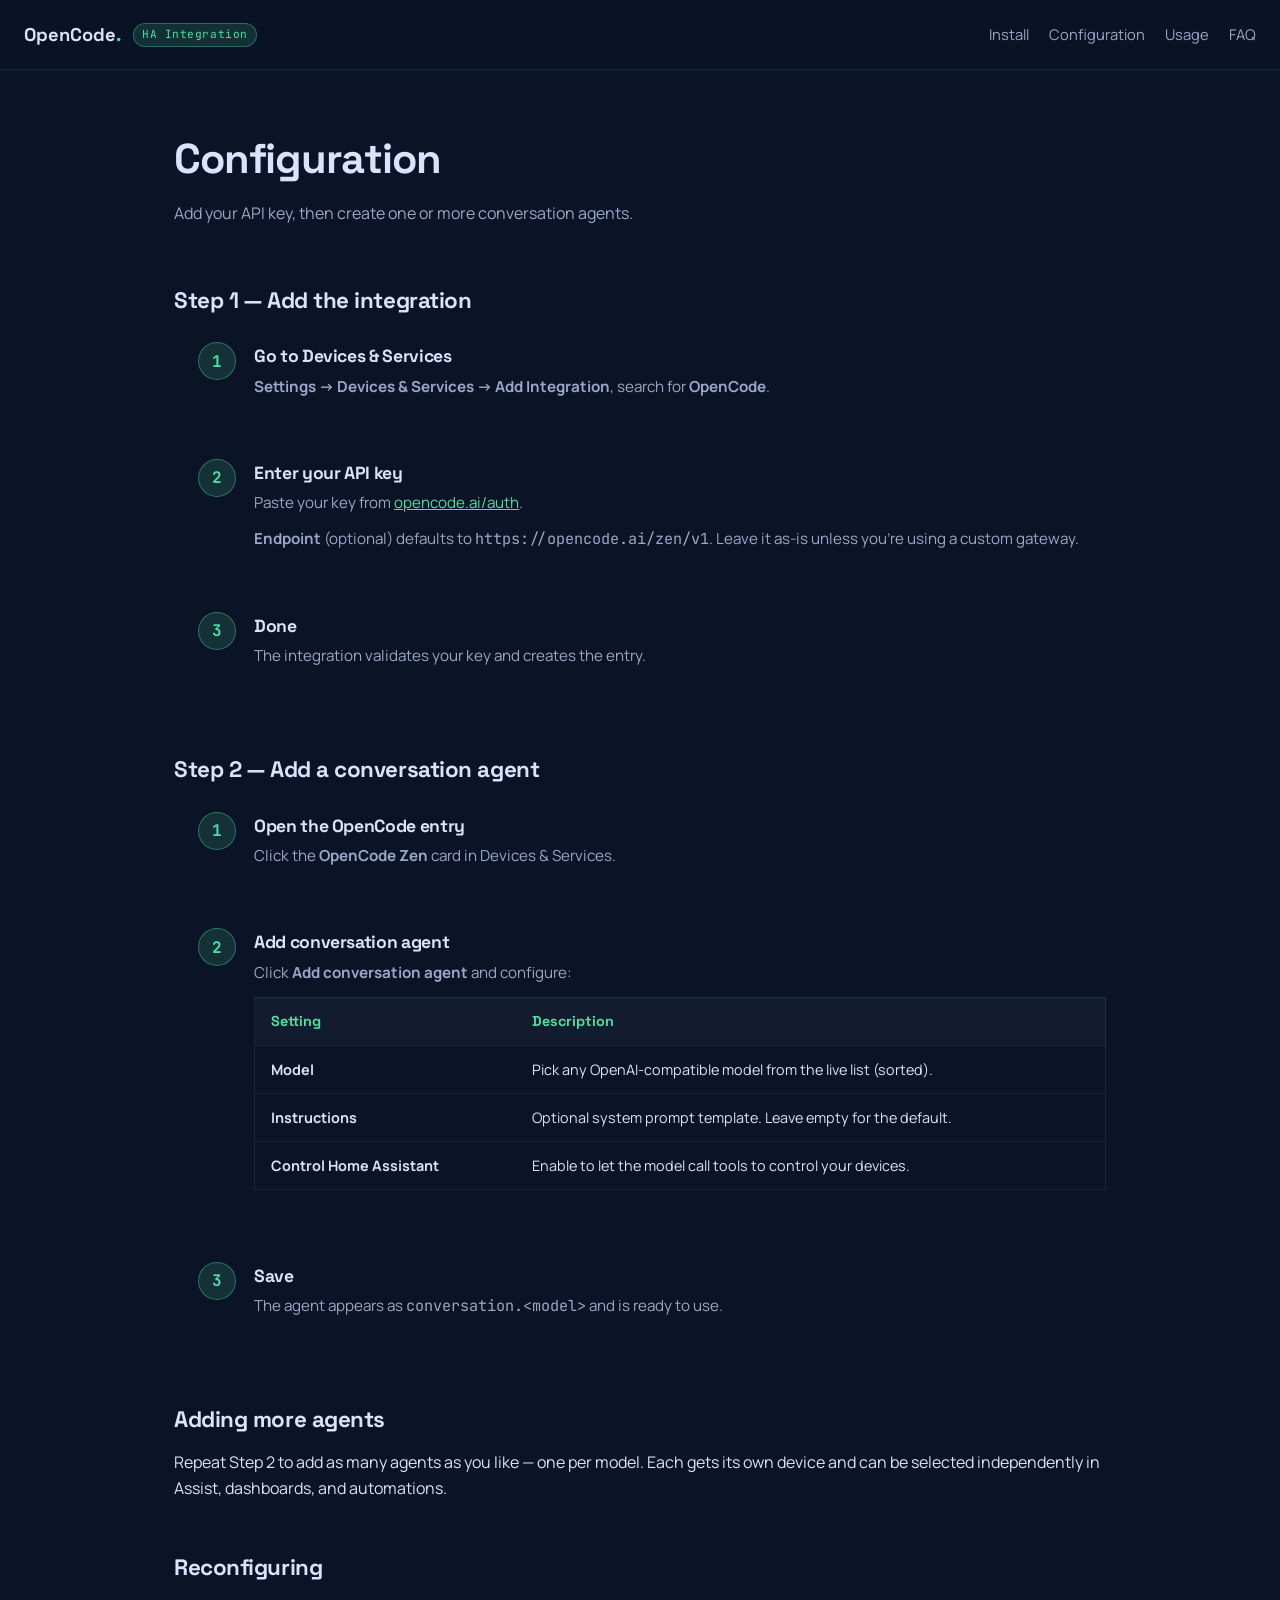
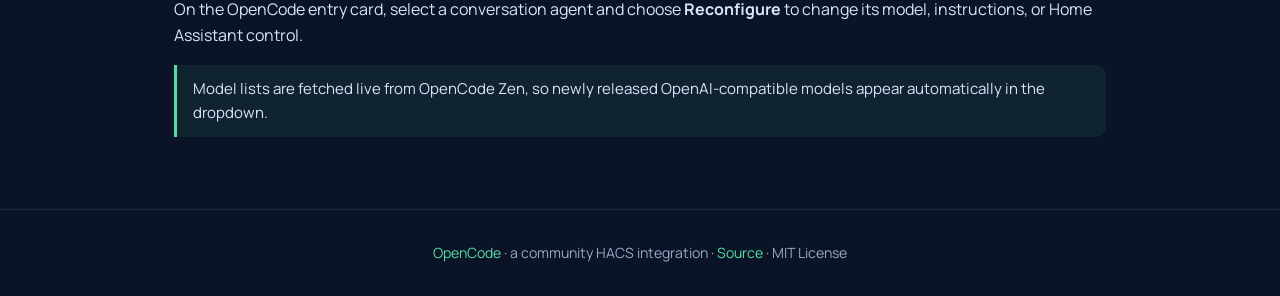
==== docs/configuration.html @ 9125fe89 "feat: add tests, CI workflows, and GitHub Pages docs site" ====
<!DOCTYPE html>
<html lang="en">
<head>
  <meta charset="utf-8"/>
  <meta name="viewport" content="width=device-width, initial-scale=1.0"/>
  <title>Configuration · OpenCode for Home Assistant</title>
  <meta name="description" content="Configure the OpenCode Home Assistant integration: API key, endpoint, models, and agents."/>
  <link rel="preconnect" href="https://fonts.googleapis.com"/>
  <link rel="preconnect" href="https://fonts.gstatic.com" crossorigin/>
  <link href="https://fonts.googleapis.com/css2?family=Space+Grotesk:wght@400;500;700&family=Manrope:wght@400;500;700&family=JetBrains+Mono:wght@400;700&display=swap" rel="stylesheet"/>
  <link rel="stylesheet" href="assets/style.css"/>
  <link rel="icon" href="data:image/svg+xml,<svg xmlns=%22http://www.w3.org/2000/svg%22 viewBox=%220 0 100 100%22><rect width=%22100%22 height=%22100%22 rx=%2220%22 fill=%22%230b1326%22/><path d=%22M30 30h40a14 14 0 0 1 14 14v12a14 14 0 0 1-14 14H30a14 14 0 0 1-14-14V44a14 14 0 0 1 14-14z%22 fill=%22%234edea3%22/></svg>"/>
</head>
<body>
  <nav class="nav">
    <a class="nav-inner" href="index.html">
      <span class="brand">OpenCode<span class="accent">.</span></span>
      <span class="badge">HA Integration</span>
    </a>
    <div class="nav-links">
      <a href="install.html">Install</a>
      <a href="configuration.html">Configuration</a>
      <a href="usage.html">Usage</a>
      <a href="faq.html">FAQ</a>
    </div>
  </nav>

  <div class="container">
    <header class="page-header">
      <h1>Configuration</h1>
      <p>Add your API key, then create one or more conversation agents.</p>
    </header>

    <div class="content">
      <h2>Step 1 — Add the integration</h2>
      <ol class="steps">
        <li>
          <h3>Go to Devices &amp; Services</h3>
          <p><strong>Settings → Devices &amp; Services → Add Integration</strong>, search for <strong>OpenCode</strong>.</p>
        </li>
        <li>
          <h3>Enter your API key</h3>
          <p>Paste your key from <a href="https://opencode.ai/auth" target="_blank" rel="noopener">opencode.ai/auth</a>.</p>
          <p><strong>Endpoint</strong> (optional) defaults to <code>https://opencode.ai/zen/v1</code>. Leave it as-is unless you're using a custom gateway.</p>
        </li>
        <li>
          <h3>Done</h3>
          <p>The integration validates your key and creates the entry.</p>
        </li>
      </ol>

      <h2>Step 2 — Add a conversation agent</h2>
      <ol class="steps">
        <li>
          <h3>Open the OpenCode entry</h3>
          <p>Click the <strong>OpenCode Zen</strong> card in Devices &amp; Services.</p>
        </li>
        <li>
          <h3>Add conversation agent</h3>
          <p>Click <strong>Add conversation agent</strong> and configure:</p>
          <table class="table-wrap">
            <thead>
              <tr><th>Setting</th><th>Description</th></tr>
            </thead>
            <tbody>
              <tr><td><strong>Model</strong></td><td>Pick any OpenAI-compatible model from the live list (sorted).</td></tr>
              <tr><td><strong>Instructions</strong></td><td>Optional system prompt template. Leave empty for the default.</td></tr>
              <tr><td><strong>Control Home Assistant</strong></td><td>Enable to let the model call tools to control your devices.</td></tr>
            </tbody>
          </table>
        </li>
        <li>
          <h3>Save</h3>
          <p>The agent appears as <code>conversation.&lt;model&gt;</code> and is ready to use.</p>
        </li>
      </ol>

      <h2>Adding more agents</h2>
      <p>Repeat Step 2 to add as many agents as you like — one per model. Each gets its own device and can be selected independently in Assist, dashboards, and automations.</p>

      <h2>Reconfiguring</h2>
      <p>On the OpenCode entry card, select a conversation agent and choose <strong>Reconfigure</strong> to change its model, instructions, or Home Assistant control.</p>

      <div class="note">
        Model lists are fetched live from OpenCode Zen, so newly released OpenAI-compatible models appear automatically in the dropdown.
      </div>
    </div>
  </div>

  <footer>
    <p><a href="index.html">OpenCode</a> · a community HACS integration · <a href="https://github.com/pranjal-joshi/opencode" target="_blank" rel="noopener">Source</a> · MIT License</p>
  </footer>
</body>
</html>
---- docs/assets/style.css ----
:root {
  --bg: #0b1326;
  --surface: #131b2e;
  --surface-high: #1e293b;
  --on-bg: #dae2fd;
  --on-muted: #9aa7c7;
  --primary: #4edea3;
  --gold: #e9c349;
  --outline: #86948a;
  --danger: #ff6b6b;
}

* {
  box-sizing: border-box;
  margin: 0;
  padding: 0;
}

html {
  scroll-behavior: smooth;
}

body {
  background: var(--bg);
  color: var(--on-bg);
  font-family: "Manrope", system-ui, sans-serif;
  line-height: 1.6;
}

h1, h2, h3, h4 {
  font-family: "Space Grotesk", system-ui, sans-serif;
  letter-spacing: -0.02em;
}

code, pre, .mono {
  font-family: "JetBrains Mono", ui-monospace, monospace;
}

.container {
  max-width: 980px;
  margin: 0 auto;
  padding: 0 24px;
}

/* ---------- Nav ---------- */
.nav {
  display: flex;
  align-items: center;
  justify-content: space-between;
  padding: 20px 24px;
  border-bottom: 1px solid rgba(78, 222, 163, 0.12);
  position: sticky;
  top: 0;
  background: rgba(11, 19, 38, 0.92);
  backdrop-filter: blur(8px);
  z-index: 50;
}

.nav-inner {
  display: flex;
  align-items: center;
  gap: 12px;
  text-decoration: none;
  color: var(--on-bg);
}

.brand {
  font-family: "Space Grotesk", sans-serif;
  font-weight: 700;
  font-size: 1.15rem;
}

.brand .accent {
  color: var(--primary);
}

.nav-links {
  display: flex;
  gap: 20px;
  align-items: center;
}

.nav-links a {
  color: var(--on-muted);
  text-decoration: none;
  font-size: 0.92rem;
  transition: color 0.15s ease;
}

.nav-links a:hover {
  color: var(--primary);
}

.badge {
  display: inline-block;
  font-family: "JetBrains Mono", monospace;
  font-size: 0.7rem;
  background: rgba(78, 222, 163, 0.15);
  color: var(--primary);
  border: 1px solid rgba(78, 222, 163, 0.35);
  padding: 2px 8px;
  border-radius: 999px;
  letter-spacing: 0.05em;
}

/* ---------- Hero ---------- */
.hero {
  text-align: center;
  padding: 88px 24px 64px;
}

.hero h1 {
  font-size: clamp(2.2rem, 6vw, 3.6rem);
  line-height: 1.1;
  margin-bottom: 16px;
}

.hero p.lede {
  max-width: 640px;
  margin: 0 auto 28px;
  color: var(--on-muted);
  font-size: 1.12rem;
}

.cta-row {
  display: flex;
  gap: 12px;
  justify-content: center;
  flex-wrap: wrap;
}

.btn {
  display: inline-block;
  padding: 12px 22px;
  border-radius: 10px;
  text-decoration: none;
  font-weight: 600;
  font-size: 0.95rem;
  transition: transform 0.12s ease, box-shadow 0.12s ease;
}

.btn-primary {
  background: var(--primary);
  color: #002113;
}

.btn-ghost {
  border: 1px solid var(--outline);
  color: var(--on-bg);
}

.btn:hover {
  transform: translateY(-1px);
}

/* ---------- Sections ---------- */
section {
  padding: 56px 0;
}

.section-title {
  font-size: 1.7rem;
  margin-bottom: 12px;
}

.section-sub {
  color: var(--on-muted);
  max-width: 640px;
  margin-bottom: 28px;
}

.grid {
  display: grid;
  grid-template-columns: repeat(auto-fit, minmax(240px, 1fr));
  gap: 16px;
}

.card {
  background: var(--surface);
  border: 1px solid rgba(78, 222, 163, 0.12);
  border-radius: 14px;
  padding: 22px;
}

.card h3 {
  margin-bottom: 8px;
  font-size: 1.05rem;
}

.card p {
  color: var(--on-muted);
  font-size: 0.92rem;
}

/* ---------- Steps ---------- */
.steps {
  counter-reset: step;
  list-style: none;
}

.steps li {
  position: relative;
  padding: 0 0 24px 56px;
  counter-increment: step;
}

.steps li::before {
  content: counter(step);
  position: absolute;
  left: 0;
  top: 0;
  width: 36px;
  height: 36px;
  border-radius: 50%;
  background: rgba(78, 222, 163, 0.15);
  border: 1px solid rgba(78, 222, 163, 0.4);
  color: var(--primary);
  display: grid;
  place-items: center;
  font-family: "JetBrains Mono", monospace;
  font-weight: 700;
}

.steps li h3 {
  margin-bottom: 4px;
}

.steps li p {
  color: var(--on-muted);
  font-size: 0.95rem;
}

/* ---------- Code ---------- */
pre {
  background: var(--surface-high);
  border: 1px solid rgba(78, 222, 163, 0.12);
  border-radius: 12px;
  padding: 18px 20px;
  overflow-x: auto;
  font-size: 0.86rem;
  margin: 12px 0 24px;
  color: #cfe3ff;
}

pre .c { color: var(--outline); }
pre .k { color: var(--gold); }
pre .s { color: var(--primary); }
pre .n { color: #89ceff; }

/* ---------- Callouts ---------- */
.note, .warn, .ok {
  border-left: 3px solid var(--primary);
  background: rgba(78, 222, 163, 0.08);
  padding: 12px 16px;
  border-radius: 0 10px 10px 0;
  margin: 16px 0;
  font-size: 0.94rem;
}

.warn {
  border-left-color: var(--gold);
  background: rgba(233, 195, 73, 0.08);
}

.ok {
  border-left-color: var(--primary);
  background: rgba(78, 222, 163, 0.08);
}

/* ---------- Table ---------- */
.table-wrap {
  overflow-x: auto;
  margin: 12px 0 24px;
  border-radius: 12px;
  border: 1px solid rgba(78, 222, 163, 0.12);
}

table {
  width: 100%;
  border-collapse: collapse;
  font-size: 0.9rem;
}

th, td {
  text-align: left;
  padding: 12px 16px;
  border-bottom: 1px solid rgba(78, 222, 163, 0.08);
}

th {
  font-family: "Space Grotesk", sans-serif;
  color: var(--primary);
  background: var(--surface);
}

tbody tr:hover {
  background: rgba(78, 222, 163, 0.05);
}

/* ---------- Footer ---------- */
footer {
  border-top: 1px solid rgba(78, 222, 163, 0.12);
  padding: 32px 24px;
  text-align: center;
  color: var(--on-muted);
  font-size: 0.88rem;
}

footer a {
  color: var(--primary);
  text-decoration: none;
}

/* ---------- Page header (inner pages) ---------- */
.page-header {
  padding: 56px 0 8px;
}

.page-header h1 {
  font-size: clamp(1.8rem, 4vw, 2.6rem);
  margin-bottom: 8px;
}

.page-header p {
  color: var(--on-muted);
  max-width: 640px;
}

.content {
  padding-bottom: 56px;
}

.content h2 {
  font-size: 1.4rem;
  margin: 36px 0 12px;
  padding-top: 12px;
}

.content h3 {
  font-size: 1.1rem;
  margin: 24px 0 8px;
}

.content p {
  margin-bottom: 12px;
}

.content ul, .content ol {
  padding-left: 24px;
  margin-bottom: 16px;
}

.content li {
  margin-bottom: 6px;
}

.content a {
  color: var(--primary);
}

/* ---------- FAQ ---------- */
.faq-item {
  background: var(--surface);
  border: 1px solid rgba(78, 222, 163, 0.12);
  border-radius: 12px;
  padding: 20px 22px;
  margin-bottom: 12px;
}

.faq-item h3 {
  margin-bottom: 8px;
  color: var(--on-bg);
}

.faq-item p {
  color: var(--on-muted);
  font-size: 0.95rem;
}

.muted { color: var(--on-muted); }
.accent { color: var(--primary); }
.gold { color: var(--gold); }
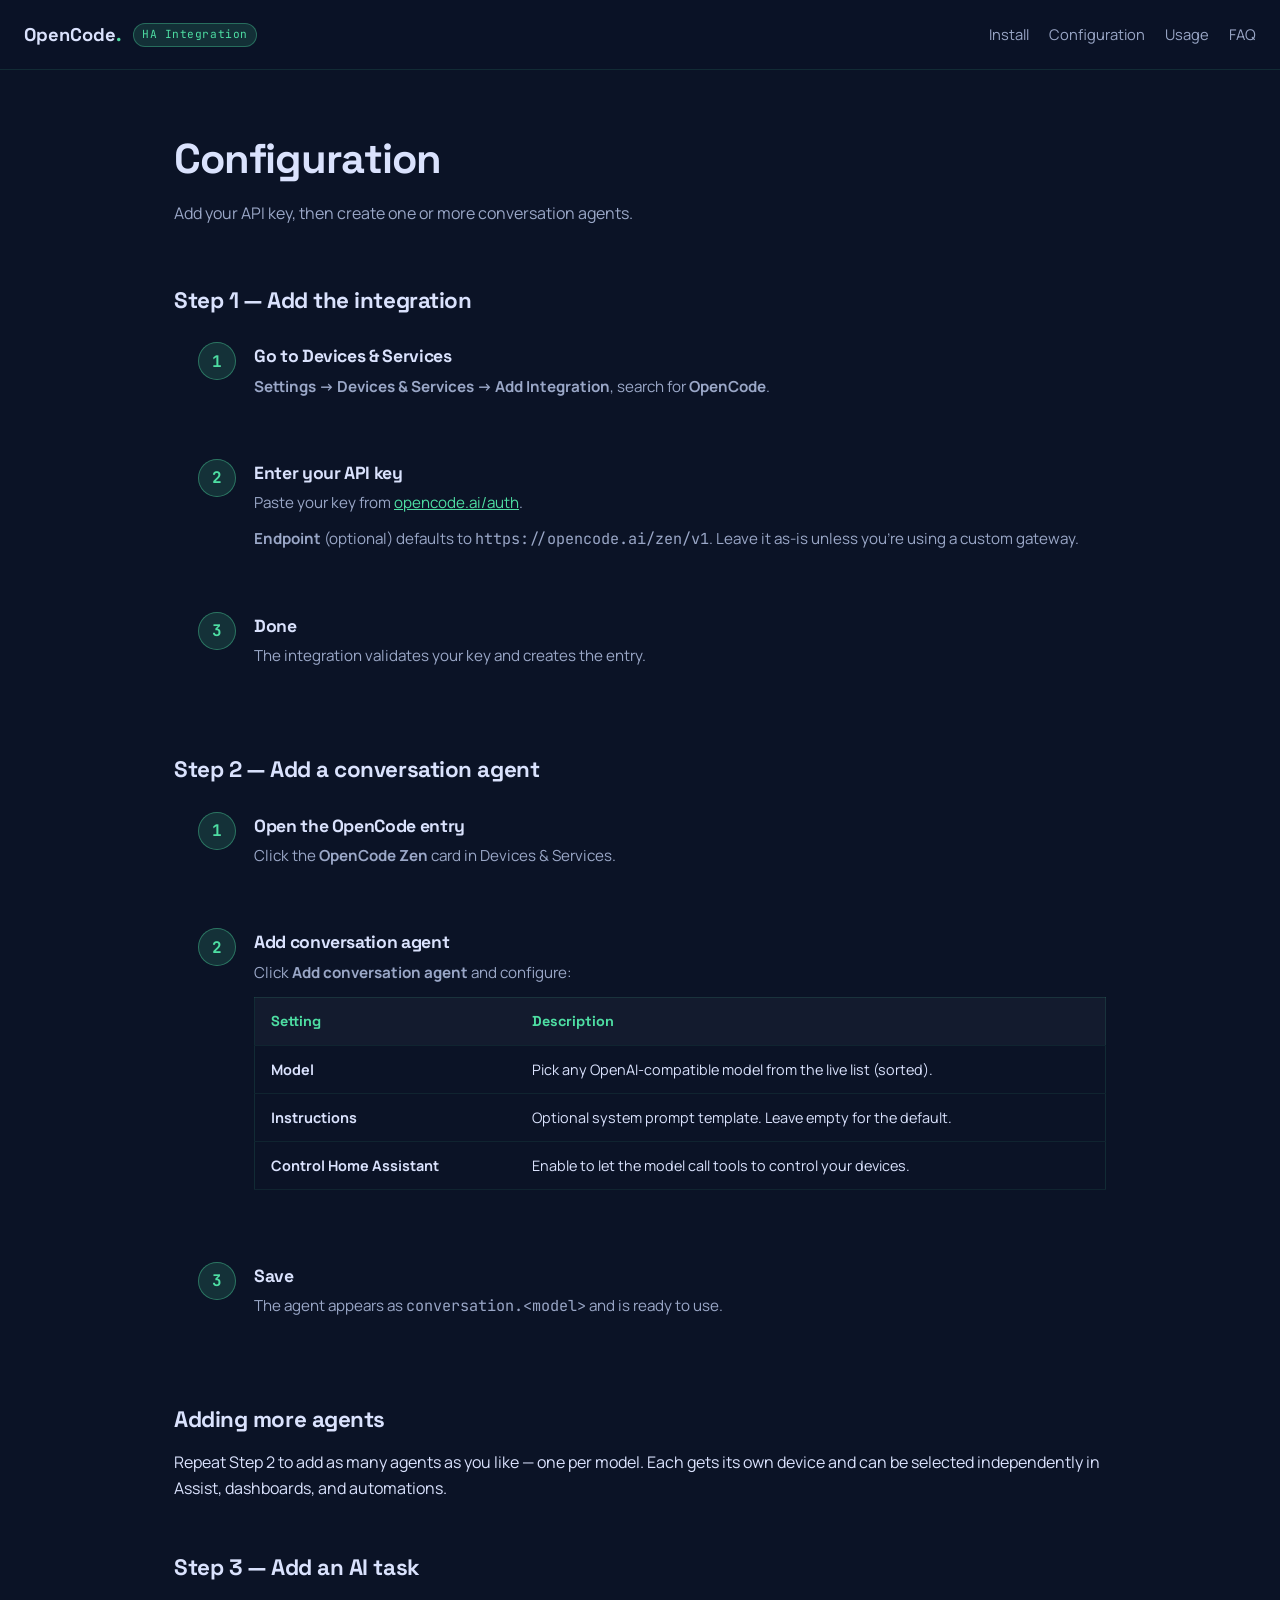
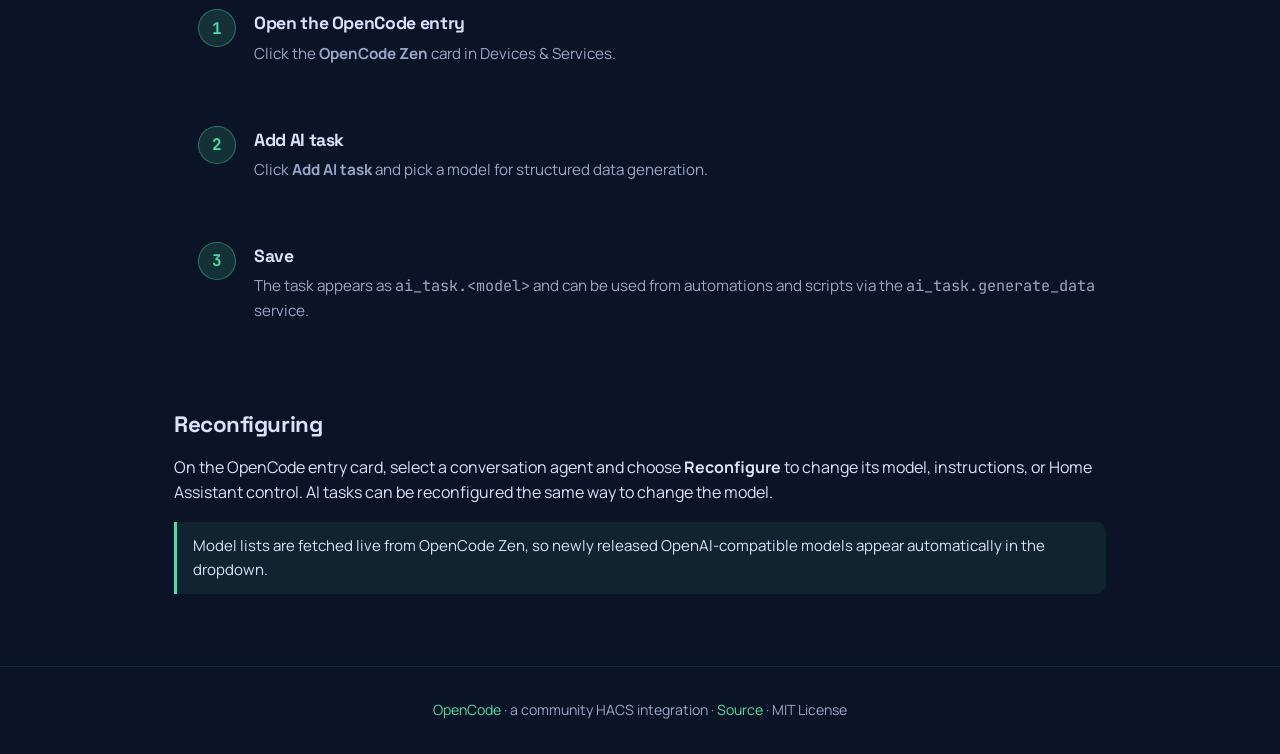
==== commit 8ff697ef: "docs: document AI tasks in configuration, usage, and README" ====
--- a/docs/configuration.html
+++ b/docs/configuration.html
@@ -78,8 +78,24 @@
       <h2>Adding more agents</h2>
       <p>Repeat Step 2 to add as many agents as you like — one per model. Each gets its own device and can be selected independently in Assist, dashboards, and automations.</p>
 
+      <h2>Step 3 — Add an AI task</h2>
+      <ol class="steps">
+        <li>
+          <h3>Open the OpenCode entry</h3>
+          <p>Click the <strong>OpenCode Zen</strong> card in Devices &amp; Services.</p>
+        </li>
+        <li>
+          <h3>Add AI task</h3>
+          <p>Click <strong>Add AI task</strong> and pick a model for structured data generation.</p>
+        </li>
+        <li>
+          <h3>Save</h3>
+          <p>The task appears as <code>ai_task.&lt;model&gt;</code> and can be used from automations and scripts via the <code>ai_task.generate_data</code> service.</p>
+        </li>
+      </ol>
+
       <h2>Reconfiguring</h2>
-      <p>On the OpenCode entry card, select a conversation agent and choose <strong>Reconfigure</strong> to change its model, instructions, or Home Assistant control.</p>
+      <p>On the OpenCode entry card, select a conversation agent and choose <strong>Reconfigure</strong> to change its model, instructions, or Home Assistant control. AI tasks can be reconfigured the same way to change the model.</p>
 
       <div class="note">
         Model lists are fetched live from OpenCode Zen, so newly released OpenAI-compatible models appear automatically in the dropdown.
--- a/docs/assets/style.css
+++ b/docs/assets/style.css
@@ -380,3 +380,21 @@
 .muted { color: var(--on-muted); }
 .accent { color: var(--primary); }
 .gold { color: var(--gold); }
+
+/* ---------- Model chips ---------- */
+.chip {
+  display: inline-block;
+  background: rgba(78, 222, 163, 0.08);
+  border: 1px solid rgba(78, 222, 163, 0.22);
+  border-radius: 6px;
+  padding: 2px 8px;
+  margin: 2px 4px 2px 0;
+  font-size: 0.82rem;
+  color: var(--primary);
+}
+
+.chip-free {
+  background: rgba(233, 195, 73, 0.08);
+  border-color: rgba(233, 195, 73, 0.25);
+  color: var(--gold);
+}
